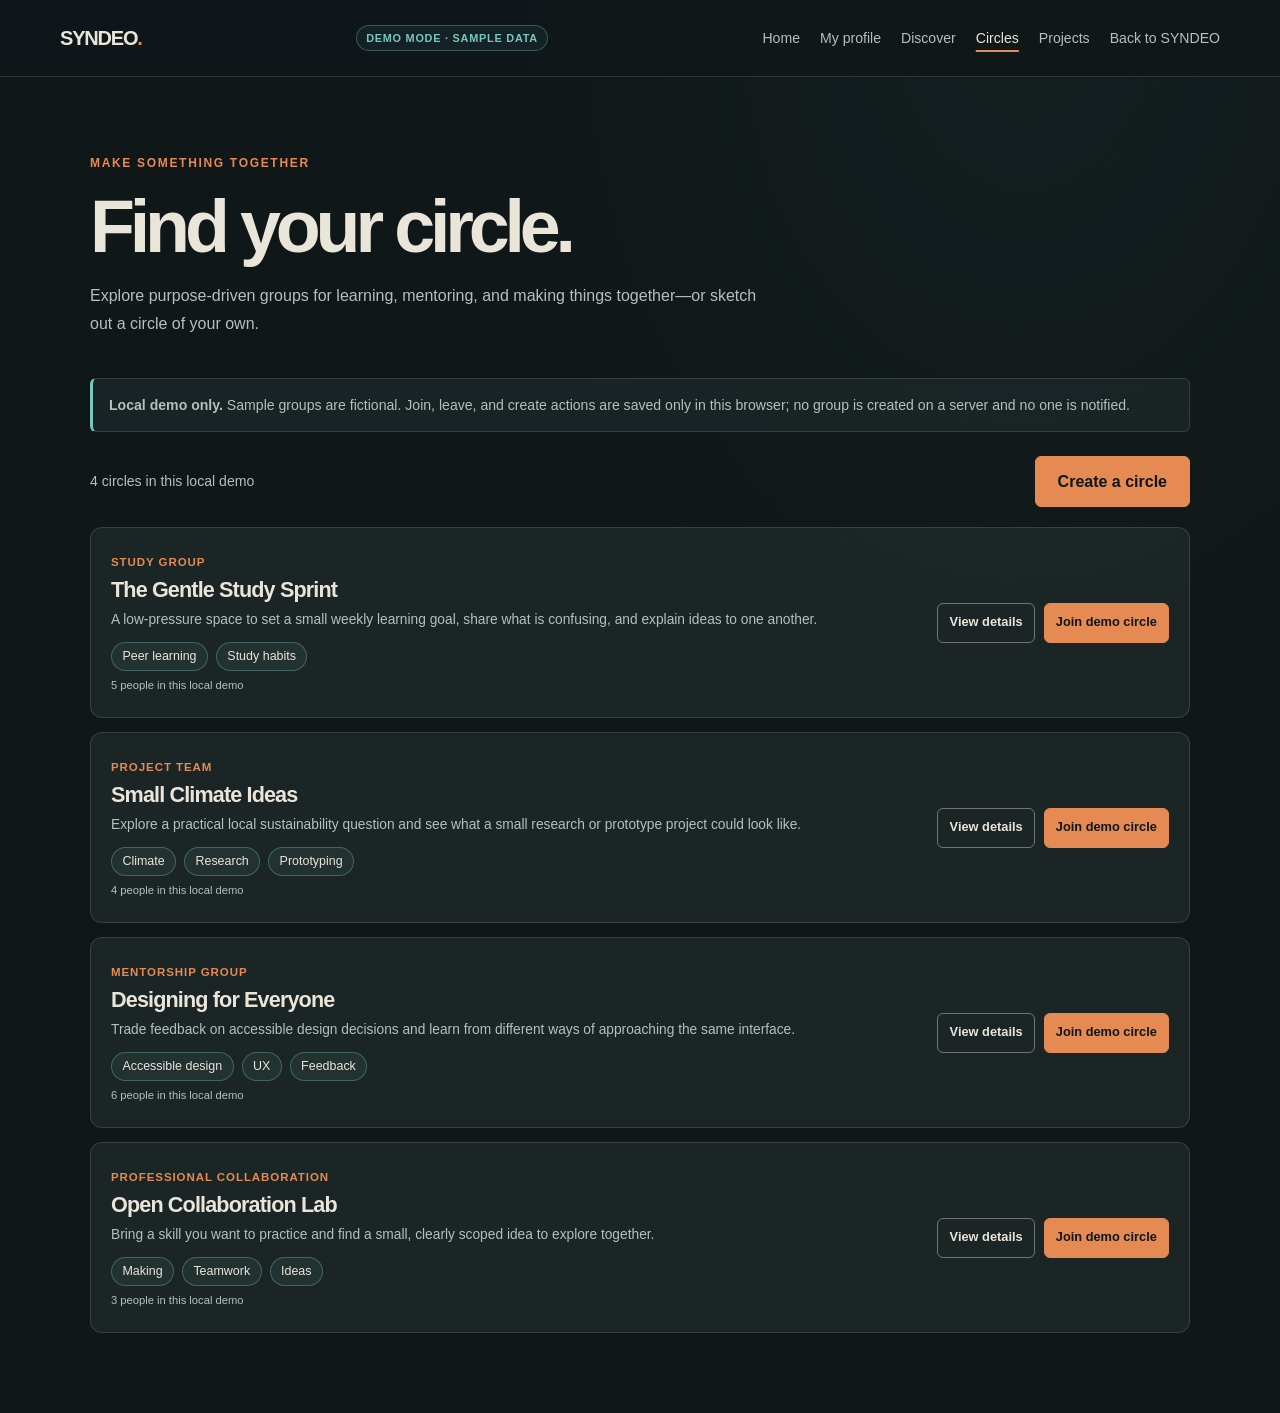
==== frontend/pages/circles.html @ c4bbc25a "Initial commit: SYNDEO frontend setup" ====
<!DOCTYPE html>
<html lang="en">
<head>
  <meta charset="UTF-8">
  <meta name="viewport" content="width=device-width, initial-scale=1.0">
  <meta name="theme-color" content="#101719">
  <title>Collaboration Circles | SYNDEO</title>
  <link rel="stylesheet" href="../css/style.css">
  <link rel="stylesheet" href="../css/app.css">
  <script src="../js/page-transitions.js" defer></script>
  <script src="../js/app.js" defer></script>
</head>
<body class="app-shell" data-page="circles">
  <header class="app-header">
    <nav class="app-nav container" aria-label="Main navigation">
      <a class="app-wordmark" href="../index.html" data-page-transition>SYNDEO<span>.</span></a>
      <span class="app-demo-indicator">Demo mode · sample data</span>
      <div class="app-nav-links">
        <a href="dashboard.html" data-page-transition>Home</a>
        <a href="profile.html" data-page-transition>My profile</a>
        <a href="discover.html" data-page-transition>Discover</a>
        <a href="circles.html" aria-current="page">Circles</a>
        <a href="projects.html" data-page-transition>Projects</a>
        <a href="../index.html" data-page-transition>Back to SYNDEO</a>
      </div>
    </nav>
  </header>

  <main class="app-main">
    <header class="app-heading">
      <p class="eyebrow">MAKE SOMETHING TOGETHER</p>
      <h1>Find your circle.</h1>
      <p>Explore purpose-driven groups for learning, mentoring, and making things together—or sketch out a circle of your own.</p>
    </header>

    <p class="demo-notice" role="note"><strong>Local demo only.</strong> Sample groups are fictional. Join, leave, and create actions are saved only in this browser; no group is created on a server and no one is notified.</p>
    <p class="app-message" id="app-message" role="status" aria-live="polite"></p>

    <section aria-labelledby="circles-title">
      <div class="circle-toolbar">
        <div>
          <h2 class="visually-hidden" id="circles-title">Explore circles</h2>
          <p id="circle-count" aria-live="polite"></p>
        </div>
        <button class="button" id="toggle-create-circle" type="button" aria-expanded="false" aria-controls="create-circle-panel">Create a circle</button>
      </div>
      <div class="circle-list" id="circle-list"></div>
    </section>

    <section class="app-panel create-circle-panel" id="create-circle-panel" aria-labelledby="create-circle-title" hidden>
      <h2 id="create-circle-title">Start with a shared purpose.</h2>
      <p class="app-panel-intro">Describe what you would like to explore together. This creates a local demo circle on this device only.</p>
      <form class="app-form" id="circle-form">
        <div class="app-form-grid">
          <div class="app-field">
            <label for="circle-name">Circle name</label>
            <input id="circle-name" name="name" type="text" maxlength="70" required placeholder="e.g. Small Steps in Sustainability">
          </div>
          <div class="app-field">
            <label for="circle-type">Purpose</label>
            <select id="circle-type" name="type" required>
              <option value="">Choose a purpose</option>
              <option>Study group</option>
              <option>Project team</option>
              <option>Mentorship group</option>
              <option>Professional collaboration</option>
            </select>
          </div>
          <div class="app-field app-field-full">
            <label for="circle-description">Description</label>
            <textarea id="circle-description" name="description" minlength="20" maxlength="320" required placeholder="What would members learn, explore, or make together?"></textarea>
            <small>Write at least 20 characters to make the purpose clear.</small>
          </div>
          <div class="app-field app-field-full">
            <label for="circle-tags">Skills or interests <span class="app-help">(optional, comma-separated)</span></label>
            <input id="circle-tags" name="tags" type="text" maxlength="160" placeholder="e.g. research, climate, prototyping">
          </div>
        </div>
        <div class="app-actions">
          <button class="button" type="submit">Create local demo circle</button>
          <button class="button button-outline" id="cancel-create-circle" type="button">Cancel</button>
        </div>
      </form>
    </section>
  </main>

  <dialog class="app-dialog" id="detail-dialog" aria-labelledby="detail-title">
    <div class="app-dialog-content">
      <button class="button button-subtle dialog-close" type="button" data-close-dialog>Close</button>
      <div id="detail-body"></div>
    </div>
  </dialog>
</body>
</html>
---- frontend/css/style.css ----
/* ========================================
   SYNDEO — SHARED DESIGN SYSTEM
   ======================================== */

/* 1. DESIGN TOKENS */

:root {
  /* Brand colors */
  --color-bg: #101719;
  --color-surface: #172122;
  --color-surface-raised: #202B2C;
  --color-accent: #E58A52;
  --color-accent-secondary: #79C8BD;

  /* Text colors */
  --color-text: #EAE5D9;
  --color-text-muted: #B6C0BB;

  /* Borders and feedback */
  --color-border: rgb(234 229 217 / 14%);
  --color-border-strong: rgb(234 229 217 / 42%);
  --color-danger: #FF7777;
  --color-success: #79C8A1;

  /* Typography */
  --font-body: "DM Sans", sans-serif;
  --font-heading: "Space Grotesk", sans-serif;

  /* Layout */
  --container-width: 1160px;
  --page-gutter: 32px;

  /* Spacing */
  --space-1: 4px;
  --space-2: 8px;
  --space-3: 12px;
  --space-4: 16px;
  --space-5: 24px;
  --space-6: 32px;
  --space-7: 48px;
  --space-8: 64px;

  /* Shape and motion */
  --radius-sm: 6px;
  --radius-md: 12px;
  --radius-lg: 20px;
  --transition-fast: 180ms ease;
}

/* 2. RESET */

*,
*::before,
*::after {
  box-sizing: border-box;
}

html {
  scroll-behavior: smooth;
  scroll-padding-top: 90px;
}

body {
  margin: 0;
  min-width: 320px;
  background: var(--color-bg);
  color: var(--color-text);
  font-family: var(--font-body);
  font-size: 16px;
  line-height: 1.6;
  -webkit-font-smoothing: antialiased;
}

img {
  display: block;
  max-width: 100%;
}

button,
input,
textarea,
select {
  font: inherit;
}

button,
a {
  -webkit-tap-highlight-color: transparent;
}

a {
  color: inherit;
  text-decoration: none;
}

button {
  cursor: pointer;
}

button:disabled {
  cursor: not-allowed;
  opacity: 0.6;
}

::selection {
  background: var(--color-accent);
  color: var(--color-bg);
}

/* 3. SHARED TYPOGRAPHY */

h1,
h2,
h3,
h4,
p {
  margin-top: 0;
}

h1,
h2,
h3,
h4 {
  font-family: var(--font-heading);
  line-height: 1.15;
  letter-spacing: -0.04em;
}

h1 {
  font-size: clamp(2.5rem, 6vw, 5rem);
}

h2 {
  font-size: clamp(2rem, 4vw, 3.5rem);
}

p {
  color: var(--color-text-muted);
}

/* 4. SHARED LAYOUT */

.container {
  width: min(
    var(--container-width),
    calc(100% - var(--page-gutter) * 2)
  );
  margin-inline: auto;
}

.section {
  padding-block: var(--space-8);
}

.eyebrow {
  color: var(--color-accent);
  font-size: 0.75rem;
  font-weight: 700;
  letter-spacing: 0.14em;
  text-transform: uppercase;
}

/* 5. SHARED BUTTONS */

.button {
  display: inline-flex;
  min-height: 48px;
  align-items: center;
  justify-content: center;
  gap: var(--space-3);
  padding: 12px 22px;
  border: 1px solid var(--color-accent);
  border-radius: var(--radius-sm);
  background: var(--color-accent);
  color: var(--color-bg);
  font-weight: 700;
  text-align: center;
 transition:
  background var(--transition-fast),
  color var(--transition-fast),
  transform var(--transition-fast);
}

.button:hover {
  background: transparent;
  color: var(--color-accent);
  transform: translateY(-2px);
}

.button:active {
  transform: translateY(0);
}

.button-outline {
  background: transparent;
  color: var(--color-accent);
}

.button-outline:hover {
  background: var(--color-accent);
  color: var(--color-bg);
}

/* 6. SHARED LINKS AND ACCESSIBILITY */

.text-link {
  color: var(--color-text-muted);
  transition: color var(--transition-fast);
}

.text-link:hover {
  color: var(--color-accent);
}

:focus-visible {
  outline: 3px solid var(--color-accent-secondary);
  outline-offset: 4px;
}

[hidden] {
  display: none !important;
}

body.page-transition-enter {
  animation: page-enter 260ms ease-out both;
}

body.page-transition-exit {
  animation: page-exit 150ms ease-in forwards;
  pointer-events: none;
}

@keyframes page-exit {
  to {
    opacity: 0;
    transform: translateY(-5px);
  }
}

@keyframes page-enter {
  from {
    opacity: 0;
    transform: translateY(7px);
  }

  to {
    opacity: 1;
    transform: translateX(0);
  }
}

/* 7. RESPONSIVE DEFAULTS */

@media (max-width: 600px) {
  :root {
    --page-gutter: 20px;
  }

  .section {
    padding-block: 48px;
  }

  .button {
    min-height: 46px;
  }
}

@media (max-width: 320px) {
  body {
    min-width: 0;
  }
}

/* 8. REDUCED MOTION ACCESSIBILITY */

@media (prefers-reduced-motion: reduce) {
  *,
  *::before,
  *::after {
    scroll-behavior: auto !important;
    animation-duration: 0.01ms !important;
    animation-iteration-count: 1 !important;
    transition-duration: 0.01ms !important;
  }

  body.page-transition-enter,
  body.page-transition-exit {
    animation: none;
    pointer-events: auto;
  }
}
---- frontend/css/app.css ----
.app-shell {
  min-width: 0;
  min-height: 100vh;
  background:
    radial-gradient(ellipse at 80% 0%, rgb(121 200 189 / 4%), transparent 34rem),
    var(--color-bg);
}

.app-header {
  border-bottom: 1px solid var(--color-border);
  background: rgb(16 23 25 / 96%);
}

.app-nav {
  display: flex;
  min-height: 4.75rem;
  align-items: center;
  justify-content: space-between;
  gap: 1.5rem;
}

.app-wordmark {
  flex: 0 0 auto;
  font-family: var(--font-heading);
  font-size: 1.25rem;
  font-weight: 700;
  letter-spacing: -0.06em;
}

.app-wordmark span {
  color: var(--color-accent);
}

.app-demo-indicator {
  flex: 0 0 auto;
  padding: 0.3rem 0.55rem;
  border: 1px solid rgb(121 200 189 / 32%);
  border-radius: 999px;
  background: rgb(121 200 189 / 7%);
  color: var(--color-accent-secondary);
  font-size: 0.68rem;
  font-weight: 700;
  letter-spacing: 0.07em;
  line-height: 1.35;
  text-align: center;
  text-transform: uppercase;
}

.app-nav-links {
  display: flex;
  flex-wrap: wrap;
  align-items: center;
  justify-content: flex-end;
  gap: 0.25rem 1.25rem;
}

.app-nav-links a {
  color: var(--color-text-muted);
  font-size: 0.88rem;
  transition: color var(--transition-fast);
}

.app-nav-links a:hover,
.app-nav-links a[aria-current="page"] {
  color: var(--color-text);
}

.app-nav-links a[aria-current="page"] {
  text-decoration: underline;
  text-decoration-color: var(--color-accent);
  text-decoration-thickness: 2px;
  text-underline-offset: 0.45rem;
}

.app-main {
  width: min(1100px, calc(100% - 64px));
  margin-inline: auto;
  padding-block: clamp(2.5rem, 6vw, 5rem) 5rem;
}

.app-heading {
  max-width: 46rem;
  margin-bottom: 2.5rem;
}

.app-heading .eyebrow {
  margin-bottom: 0.75rem;
}

.app-heading h1 {
  margin-bottom: 0.8rem;
  font-size: clamp(2.6rem, 6vw, 4.6rem);
  letter-spacing: -0.07em;
}

.app-heading p:last-child {
  max-width: 42rem;
  margin-bottom: 0;
  line-height: 1.75;
}

.demo-notice,
.app-message {
  padding: 0.9rem 1rem;
  border: 1px solid var(--color-border);
  border-left: 3px solid var(--color-accent-secondary);
  border-radius: var(--radius-sm);
  background: rgb(32 43 44 / 60%);
  color: var(--color-text-muted);
  font-size: 0.88rem;
  line-height: 1.6;
}

.demo-notice {
  margin-bottom: 1.5rem;
}

.app-message:empty {
  display: none;
}

.app-message[data-state="error"] {
  border-left-color: var(--color-danger);
  color: var(--color-text);
}

.app-message[data-state="success"] {
  border-left-color: var(--color-success);
  color: var(--color-text);
}

.app-panel {
  min-width: 0;
  padding: clamp(1.25rem, 3vw, 2rem);
  border: 1px solid var(--color-border);
  border-radius: var(--radius-md);
  background: rgb(32 43 44 / 72%);
}

.app-panel h2 {
  margin-bottom: 0.45rem;
  font-size: clamp(1.45rem, 3vw, 2rem);
  letter-spacing: -0.05em;
}

.app-panel-intro {
  margin-bottom: 1.5rem;
  font-size: 0.9rem;
  line-height: 1.65;
}

.app-form {
  display: grid;
  gap: 1.25rem;
}

.app-form-grid {
  display: grid;
  grid-template-columns: repeat(2, minmax(0, 1fr));
  gap: 1.1rem 1rem;
}

.app-field {
  display: grid;
  min-width: 0;
  align-content: start;
  gap: 0.45rem;
}

.app-field-full {
  grid-column: 1 / -1;
}

.app-field label,
.app-legend {
  color: var(--color-text);
  font-size: 0.88rem;
  font-weight: 650;
}

.app-field small,
.app-help {
  color: var(--color-text-muted);
  font-size: 0.78rem;
  line-height: 1.5;
}

.app-field input:not([type="checkbox"]):not([type="file"]),
.app-field textarea,
.app-field select,
.app-search input,
.app-search select {
  width: 100%;
  min-height: 2.9rem;
  padding: 0.7rem 0.8rem;
  border: 1px solid var(--color-border-strong);
  border-radius: var(--radius-sm);
  background: var(--color-surface);
  color: var(--color-text);
}

.app-field textarea {
  min-height: 7rem;
  resize: vertical;
}

.app-field input::placeholder,
.app-field textarea::placeholder,
.app-search input::placeholder {
  color: var(--color-text-muted);
  opacity: 0.85;
}

.app-field input:focus,
.app-field textarea:focus,
.app-field select:focus,
.app-search input:focus,
.app-search select:focus {
  border-color: var(--color-accent-secondary);
  outline: 3px solid rgb(121 200 189 / 18%);
  outline-offset: 1px;
}

.app-field input:user-invalid,
.app-field textarea:user-invalid,
.app-field select:user-invalid {
  border-color: var(--color-danger);
}

.app-field select option {
  background: var(--color-surface);
  color: var(--color-text);
}

.availability-field {
  min-width: 0;
  padding: 0;
  border: 0;
  margin: 0;
}

.availability-options,
.tag-list,
.chip-list,
.card-tags {
  display: flex;
  flex-wrap: wrap;
  gap: 0.5rem;
}

.card-section-label {
  margin: 0.7rem 0 0.35rem;
  color: var(--color-text-muted);
  font-size: 0.7rem;
  font-weight: 700;
  letter-spacing: 0.06em;
  text-transform: uppercase;
}

.availability-options {
  gap: 0.55rem 1rem;
}

.availability-option {
  display: inline-flex;
  align-items: center;
  gap: 0.45rem;
  color: var(--color-text-muted);
  font-size: 0.86rem;
}

.availability-option input {
  width: 1rem;
  height: 1rem;
  accent-color: var(--color-accent-secondary);
}

.tag-chip {
  display: inline-flex;
  min-height: 1.85rem;
  align-items: center;
  gap: 0.4rem;
  max-width: 100%;
  padding: 0.18rem 0.65rem;
  border: 1px solid rgb(121 200 189 / 35%);
  border-radius: 999px;
  background: rgb(121 200 189 / 8%);
  color: var(--color-text);
  font-size: 0.78rem;
  line-height: 1.35;
  overflow-wrap: anywhere;
}

button.tag-chip {
  cursor: pointer;
}

.tag-chip-remove {
  display: inline-grid;
  width: 1.2rem;
  height: 1.2rem;
  place-items: center;
  padding: 0;
  border: 0;
  border-radius: 50%;
  background: transparent;
  color: inherit;
  font-size: 1rem;
  line-height: 1;
}

.tag-chip-remove:hover {
  background: rgb(234 229 217 / 12%);
}

.tag-chip-muted {
  border-color: var(--color-border);
  background: rgb(234 229 217 / 4%);
  color: var(--color-text-muted);
}

.chip-entry {
  display: flex;
  gap: 0.5rem;
}

.chip-entry input {
  flex: 1 1 auto;
  min-width: 0;
}

.chip-entry .button {
  min-height: 2.9rem;
  padding: 0.55rem 0.85rem;
}

.profile-layout {
  display: grid;
  grid-template-columns: minmax(0, 1.2fr) minmax(17rem, 0.8fr);
  align-items: start;
  gap: 1.5rem;
}

.profile-editor {
  grid-row: span 2;
}

.profile-preview {
  position: sticky;
  top: 1.25rem;
}

.profile-preview-top {
  display: flex;
  align-items: center;
  gap: 1rem;
  margin-bottom: 1rem;
}

.profile-preview-top > div {
  min-width: 0;
  overflow-wrap: anywhere;
}

.profile-avatar {
  display: grid;
  width: 5rem;
  aspect-ratio: 1;
  flex: 0 0 auto;
  place-items: center;
  overflow: hidden;
  border: 1px solid rgb(121 200 189 / 40%);
  border-radius: 50%;
  background: #263c3c;
  color: var(--color-text);
  font-family: var(--font-heading);
  font-size: 1.5rem;
  font-weight: 650;
}

.profile-avatar img,
.person-avatar img {
  width: 100%;
  height: 100%;
  object-fit: cover;
}

.profile-avatar-small {
  width: 2.6rem;
  font-size: 0.9rem;
}

.profile-preview h2 {
  margin: 0;
}

.profile-preview p {
  margin: 0.25rem 0 0;
  font-size: 0.82rem;
}

.profile-preview-section {
  padding-top: 1rem;
  margin-top: 1rem;
  border-top: 1px solid var(--color-border);
}

.profile-preview-section h3,
.person-detail h3 {
  margin-bottom: 0.5rem;
  color: var(--color-text);
  font-family: var(--font-body);
  font-size: 0.8rem;
  font-weight: 700;
  letter-spacing: 0.04em;
  text-transform: uppercase;
}

.profile-preview-copy {
  margin: 0;
  color: var(--color-text-muted);
  font-size: 0.86rem;
  line-height: 1.65;
  overflow-wrap: anywhere;
}

.profile-photo-control {
  display: grid;
  gap: 0.6rem;
}

.profile-photo-control input[type="file"] {
  width: 100%;
  color: var(--color-text-muted);
  font-size: 0.8rem;
}

.profile-photo-actions {
  display: flex;
  flex-wrap: wrap;
  gap: 0.5rem;
}

.profile-photo-actions .button {
  min-height: 2.4rem;
  padding: 0.4rem 0.7rem;
  font-size: 0.8rem;
}

.button-subtle {
  border-color: var(--color-border-strong);
  background: transparent;
  color: var(--color-text);
}

.button-subtle:hover {
  border-color: var(--color-accent-secondary);
  color: var(--color-accent-secondary);
}

.app-actions {
  display: flex;
  flex-wrap: wrap;
  align-items: center;
  gap: 0.7rem;
  padding-top: 0.25rem;
}

.app-actions .button {
  min-height: 2.8rem;
}

.dashboard-grid {
  display: grid;
  grid-template-columns: repeat(4, minmax(0, 1fr));
  gap: 1rem;
}

.dashboard-card {
  display: flex;
  min-height: 13rem;
  flex-direction: column;
  align-items: flex-start;
  padding: 1.35rem;
  border: 1px solid var(--color-border);
  border-radius: var(--radius-md);
  background: rgb(32 43 44 / 72%);
}

.dashboard-card .eyebrow {
  margin-bottom: 0.65rem;
}

.dashboard-card h2 {
  margin-bottom: 0.6rem;
  font-size: 1.45rem;
}

.dashboard-card p {
  flex: 1 1 auto;
  font-size: 0.86rem;
  line-height: 1.65;
}

.dashboard-card a {
  color: var(--color-accent);
  font-size: 0.88rem;
  font-weight: 700;
}

.progress-track {
  height: 0.42rem;
  overflow: hidden;
  border-radius: 999px;
  background: rgb(234 229 217 / 12%);
}

.progress-track span {
  display: block;
  height: 100%;
  border-radius: inherit;
  background: var(--color-accent-secondary);
  transition: width var(--transition-fast);
}

.discover-tools {
  display: grid;
  grid-template-columns: minmax(12rem, 1.6fr) repeat(2, minmax(9rem, 1fr));
  gap: 0.75rem;
  margin-bottom: 1.25rem;
}

.app-search label {
  display: block;
  margin-bottom: 0.35rem;
  color: var(--color-text-muted);
  font-size: 0.76rem;
}

.collaborator-list,
.circle-list {
  display: grid;
  gap: 0.9rem;
}

.collaborator-card {
  display: grid;
  grid-template-columns: auto minmax(0, 1fr) minmax(10rem, 0.45fr);
  align-items: center;
  gap: 1.15rem;
  padding: 1.25rem;
  border: 1px solid var(--color-border);
  border-radius: var(--radius-md);
  background: rgb(32 43 44 / 72%);
}

.person-avatar {
  display: grid;
  width: 3.5rem;
  aspect-ratio: 1;
  flex: 0 0 auto;
  place-items: center;
  overflow: hidden;
  border: 1px solid var(--color-border-strong);
  border-radius: 50%;
  background: #263c3c;
  color: var(--color-text);
  font-family: var(--font-heading);
  font-size: 1rem;
  font-weight: 650;
}

.collaborator-main {
  min-width: 0;
}

.collaborator-main h2,
.circle-card h2 {
  margin: 0 0 0.15rem;
  font-size: 1.35rem;
  overflow-wrap: anywhere;
}

.collaborator-meta {
  margin-bottom: 0.6rem;
  color: var(--color-accent-secondary);
  font-size: 0.78rem;
}

.collaborator-main > p:last-of-type {
  margin-bottom: 0.7rem;
  font-size: 0.85rem;
  line-height: 1.6;
}

.fit-note {
  padding-left: 0.8rem;
  border-left: 2px solid var(--color-accent);
  color: var(--color-text-muted);
  font-size: 0.82rem;
  line-height: 1.55;
}

.collaborator-actions {
  display: grid;
  justify-items: start;
  gap: 0.65rem;
}

.collaborator-actions .button {
  min-height: 2.5rem;
  padding: 0.45rem 0.7rem;
  font-size: 0.8rem;
}

.demo-label {
  color: var(--color-text-muted);
  font-size: 0.7rem;
  line-height: 1.4;
}

.empty-state {
  padding: 2rem 1.25rem;
  border: 1px dashed var(--color-border-strong);
  border-radius: var(--radius-md);
  color: var(--color-text-muted);
  text-align: center;
}

.empty-state h2 {
  color: var(--color-text);
  font-size: 1.4rem;
}

.circle-toolbar {
  display: flex;
  flex-wrap: wrap;
  align-items: center;
  justify-content: space-between;
  gap: 1rem;
  margin-bottom: 1.25rem;
}

.circle-toolbar p {
  margin: 0;
  font-size: 0.88rem;
}

.circle-card {
  display: grid;
  grid-template-columns: minmax(0, 1fr) auto;
  align-items: center;
  gap: 1rem;
  padding: 1.25rem;
  border: 1px solid var(--color-border);
  border-radius: var(--radius-md);
  background: rgb(32 43 44 / 72%);
}

.circle-type {
  display: inline-block;
  margin-bottom: 0.4rem;
  color: var(--color-accent);
  font-size: 0.72rem;
  font-weight: 700;
  letter-spacing: 0.08em;
  text-transform: uppercase;
}

.circle-card p {
  max-width: 56rem;
  margin: 0.4rem 0 0.65rem;
  font-size: 0.86rem;
  line-height: 1.6;
}

.circle-card-actions {
  display: flex;
  flex-wrap: wrap;
  justify-content: flex-end;
  gap: 0.55rem;
}

.circle-card-actions .button {
  min-height: 2.5rem;
  padding: 0.4rem 0.7rem;
  font-size: 0.8rem;
}

.create-circle-panel {
  margin-top: 1.5rem;
}

.app-dialog {
  width: min(36rem, calc(100% - 2rem));
  max-height: min(85vh, 48rem);
  padding: 0;
  overflow: auto;
  border: 1px solid var(--color-border-strong);
  border-radius: var(--radius-md);
  background: var(--color-surface-raised);
  color: var(--color-text);
}

.app-dialog::backdrop {
  background: rgb(5 10 11 / 78%);
}

.app-dialog-content {
  padding: clamp(1.25rem, 4vw, 2rem);
}

.app-dialog-content h2 {
  margin-bottom: 0.6rem;
  font-size: 1.8rem;
}

.app-dialog-content h3 {
  margin-block: 1rem 0.4rem;
  color: var(--color-text);
  font-family: var(--font-body);
  font-size: 0.78rem;
  font-weight: 700;
  letter-spacing: 0.05em;
  text-transform: uppercase;
}

.app-dialog-content p {
  line-height: 1.65;
}

.dialog-close {
  float: right;
  min-height: 2.5rem;
  padding: 0.45rem 0.7rem;
}

.circle-list-heading {
  margin: 2rem 0 0.8rem;
  font-size: 1.4rem;
}

.project-list,
.task-list {
  display: grid;
  gap: 0.8rem;
}

.project-card {
  display: grid;
  grid-template-columns: minmax(0, 1fr) minmax(12rem, 0.38fr);
  align-items: center;
  gap: 1.25rem;
  padding: 1.2rem;
  border: 1px solid var(--color-border);
  border-radius: var(--radius-md);
  background: rgb(32 43 44 / 72%);
}

.project-card-copy {
  min-width: 0;
}

.project-card h2 {
  margin: 0 0 0.4rem;
  font-size: 1.35rem;
  overflow-wrap: anywhere;
}

.project-card-copy > p {
  margin: 0 0 0.6rem;
  font-size: 0.86rem;
  line-height: 1.6;
}

.project-related-circle,
.task-assignee {
  color: var(--color-text-muted);
  font-size: 0.76rem;
}

.project-card-progress {
  display: grid;
  justify-items: start;
  gap: 0.55rem;
}

.project-card-progress > span,
.project-progress-summary {
  color: var(--color-text-muted);
  font-size: 0.8rem;
}

.project-card-progress .progress-track {
  width: 100%;
}

.project-card-progress .button {
  min-height: 2.5rem;
  padding: 0.45rem 0.75rem;
  font-size: 0.82rem;
}

.create-project-panel {
  margin-top: 1.25rem;
}

.project-detail {
  margin-top: 1.5rem;
  scroll-margin-top: 1rem;
}

.project-detail-heading {
  display: flex;
  align-items: flex-start;
  justify-content: space-between;
  gap: 1rem;
}

.project-detail-heading > div {
  min-width: 0;
}

.project-detail-heading .eyebrow {
  margin-bottom: 0.45rem;
}

.project-detail-heading h2 {
  overflow-wrap: anywhere;
}

.project-detail-heading p:last-child {
  margin-bottom: 0.6rem;
  line-height: 1.65;
}

.project-circle-label {
  margin-bottom: 1rem;
  color: var(--color-text-muted);
  font-size: 0.78rem;
}

.project-progress-summary {
  margin-bottom: 0.45rem;
}

.project-progress-track {
  height: 0.5rem;
  overflow: hidden;
  border-radius: 999px;
  background: rgb(234 229 217 / 12%);
}

.project-progress-track span {
  display: block;
  width: 0;
  height: 100%;
  border-radius: inherit;
  background: var(--color-accent-secondary);
  transition: width var(--transition-fast);
}

.project-tasks-heading {
  display: flex;
  flex-wrap: wrap;
  align-items: baseline;
  justify-content: space-between;
  gap: 0.5rem 1rem;
  margin-top: 1.75rem;
}

.project-tasks-heading h3,
.task-form-wrap h3 {
  margin: 0;
  font-family: var(--font-heading);
  font-size: 1.3rem;
}

.project-tasks-heading p {
  margin: 0;
}

.task-item {
  display: flex;
  min-width: 0;
  align-items: center;
  justify-content: space-between;
  gap: 1rem;
  padding: 0.9rem 1rem;
  border: 1px solid var(--color-border);
  border-radius: var(--radius-sm);
  background: rgb(16 23 25 / 45%);
}

.task-item-copy {
  min-width: 0;
}

.task-item h4 {
  margin: 0 0 0.25rem;
  font-family: var(--font-body);
  font-size: 0.95rem;
  font-weight: 700;
  letter-spacing: 0;
  overflow-wrap: anywhere;
}

.task-item-copy p {
  margin: 0 0 0.35rem;
  font-size: 0.82rem;
  line-height: 1.55;
  overflow-wrap: anywhere;
}

.task-item-controls label {
  display: grid;
  gap: 0.25rem;
  font-size: 0.72rem;
}

.task-status {
  min-width: 9rem;
  min-height: 2.5rem;
  padding: 0.45rem 0.65rem;
  border: 1px solid var(--color-border-strong);
  border-radius: var(--radius-sm);
  background: var(--color-surface);
  color: var(--color-text);
  font-size: 0.82rem;
  font-weight: 650;
}

.task-status-to-do {
  border-left: 3px solid var(--color-text-muted);
}

.task-status-in-progress {
  border-left: 3px solid var(--color-accent);
}

.task-status-done {
  border-left: 3px solid var(--color-success);
}

.task-form-wrap {
  display: grid;
  gap: 1rem;
  padding-top: 1.5rem;
  margin-top: 1.5rem;
  border-top: 1px solid var(--color-border);
}

.task-form-wrap .app-form {
  gap: 1rem;
}

.visually-hidden {
  position: absolute;
  width: 1px;
  height: 1px;
  padding: 0;
  overflow: hidden;
  clip: rect(0, 0, 0, 0);
  white-space: nowrap;
  border: 0;
}

@media (max-width: 850px) {
  .profile-layout {
    grid-template-columns: minmax(0, 1fr);
  }

  .profile-editor {
    grid-row: auto;
  }

  .profile-preview {
    position: static;
  }

  .collaborator-card {
    grid-template-columns: auto minmax(0, 1fr);
  }

  .collaborator-actions {
    grid-column: 2;
    display: flex;
    flex-wrap: wrap;
    align-items: center;
  }

  .dashboard-grid {
    grid-template-columns: 1fr 1fr;
  }

  .project-card {
    grid-template-columns: minmax(0, 1fr) minmax(11rem, 0.45fr);
  }
}

@media (max-width: 650px) {
  .app-nav {
    align-items: flex-start;
    flex-direction: column;
    gap: 0.3rem;
    padding-block: 0.8rem;
  }

  .app-nav-links {
    justify-content: flex-start;
    gap: 0.15rem 1rem;
  }

  .app-demo-indicator {
    font-size: 0.63rem;
  }

  .app-nav-links a {
    display: inline-flex;
    min-height: 2.5rem;
    align-items: center;
    font-size: 0.82rem;
  }

  .app-main {
    width: min(100% - 40px, 36rem);
    padding-block: 2.5rem 3.5rem;
  }

  .profile-layout {
    grid-template-columns: minmax(0, 1fr);
  }

  .profile-editor {
    grid-row: auto;
  }

  .profile-preview {
    position: static;
  }

  .discover-tools {
    grid-template-columns: 1fr 1fr;
  }

  .app-search:first-child {
    grid-column: 1 / -1;
  }

  .circle-card {
    grid-template-columns: minmax(0, 1fr);
  }

  .circle-card-actions {
    justify-content: flex-start;
  }

  .project-card {
    grid-template-columns: minmax(0, 1fr);
  }

  .project-card-progress {
    grid-template-columns: minmax(0, 1fr) auto;
    align-items: center;
  }

  .project-card-progress > span {
    grid-column: 1 / -1;
  }

  .project-card-progress .button {
    grid-column: 2;
    grid-row: 2;
  }

  .project-detail-heading {
    flex-direction: column;
  }

  .task-item {
    align-items: flex-start;
    flex-direction: column;
  }
}

@media (max-width: 420px) {
  .app-main {
    width: min(100% - 32px, 36rem);
  }

  .app-form-grid,
  .dashboard-grid,
  .discover-tools {
    grid-template-columns: minmax(0, 1fr);
  }

  .app-field-full,
  .app-search:first-child {
    grid-column: auto;
  }

  .collaborator-card {
    grid-template-columns: minmax(0, 1fr);
  }

  .collaborator-actions {
    grid-column: auto;
  }

  .person-avatar {
    width: 3rem;
  }

  .chip-entry {
    align-items: stretch;
  }

  .chip-entry .button {
    padding-inline: 0.65rem;
  }

  .project-card-progress {
    grid-template-columns: minmax(0, 1fr);
  }

  .project-card-progress > span,
  .project-card-progress .button {
    grid-column: auto;
    grid-row: auto;
  }

  .task-status {
    width: 100%;
  }
}

@media (prefers-reduced-motion: reduce) {
  .progress-track span,
  .project-progress-track span {
    transition: none;
  }
}
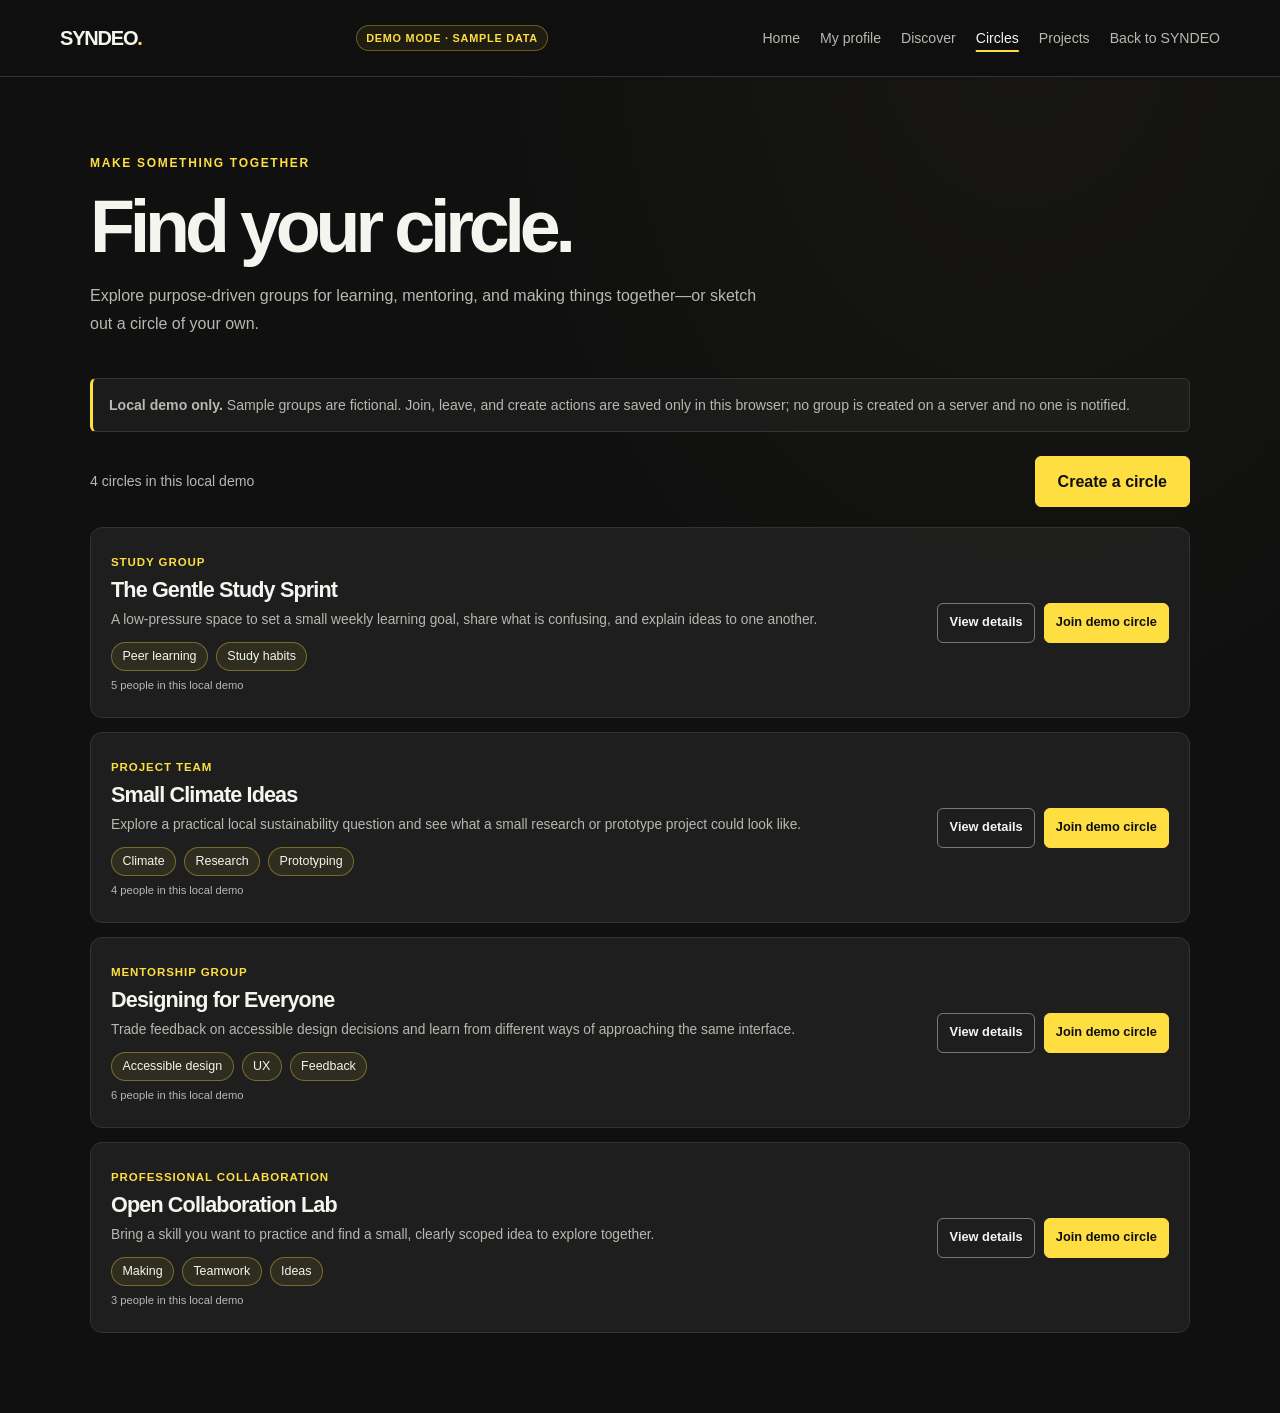
==== commit fc264e4e: "Update frontend color palette Co-authored-by: Copilot <223556219+Copilot@users.noreply.github.com>" ====
--- a/frontend/pages/circles.html
+++ b/frontend/pages/circles.html
@@ -3,7 +3,7 @@
 <head>
   <meta charset="UTF-8">
   <meta name="viewport" content="width=device-width, initial-scale=1.0">
-  <meta name="theme-color" content="#101719">
+  <meta name="theme-color" content="#101010">
   <title>Collaboration Circles | SYNDEO</title>
   <link rel="stylesheet" href="../css/style.css">
   <link rel="stylesheet" href="../css/app.css">
--- a/frontend/css/style.css
+++ b/frontend/css/style.css
@@ -7,19 +7,19 @@
 
 :root {
   /* Brand colors */
-  --color-bg: #101719;
-  --color-surface: #172122;
-  --color-surface-raised: #202B2C;
-  --color-accent: #E58A52;
-  --color-accent-secondary: #79C8BD;
+  --color-bg: #101010;
+  --color-surface: #1A1A1A;
+  --color-surface-raised: #242424;
+  --color-accent: #FFDE42;
+  --color-accent-secondary: #FFDE42;
 
   /* Text colors */
-  --color-text: #EAE5D9;
-  --color-text-muted: #B6C0BB;
+  --color-text: #F5F5F0;
+  --color-text-muted: #B8B8B0;
 
   /* Borders and feedback */
-  --color-border: rgb(234 229 217 / 14%);
-  --color-border-strong: rgb(234 229 217 / 42%);
+  --color-border: #333333;
+  --color-border-strong: rgb(245 245 240 / 42%);
   --color-danger: #FF7777;
   --color-success: #79C8A1;
 
--- a/frontend/css/app.css
+++ b/frontend/css/app.css
@@ -2,13 +2,13 @@
   min-width: 0;
   min-height: 100vh;
   background:
-    radial-gradient(ellipse at 80% 0%, rgb(121 200 189 / 4%), transparent 34rem),
+    radial-gradient(ellipse at 80% 0%, rgb(255 222 66 / 3%), transparent 34rem),
     var(--color-bg);
 }
 
 .app-header {
   border-bottom: 1px solid var(--color-border);
-  background: rgb(16 23 25 / 96%);
+  background: rgb(16 16 16 / 96%);
 }
 
 .app-nav {
@@ -34,9 +34,9 @@
 .app-demo-indicator {
   flex: 0 0 auto;
   padding: 0.3rem 0.55rem;
-  border: 1px solid rgb(121 200 189 / 32%);
+  border: 1px solid rgb(255 222 66 / 32%);
   border-radius: 999px;
-  background: rgb(121 200 189 / 7%);
+  background: rgb(255 222 66 / 7%);
   color: var(--color-accent-secondary);
   font-size: 0.68rem;
   font-weight: 700;
@@ -105,7 +105,7 @@
   border: 1px solid var(--color-border);
   border-left: 3px solid var(--color-accent-secondary);
   border-radius: var(--radius-sm);
-  background: rgb(32 43 44 / 60%);
+  background: rgb(36 36 36 / 60%);
   color: var(--color-text-muted);
   font-size: 0.88rem;
   line-height: 1.6;
@@ -134,7 +134,7 @@
   padding: clamp(1.25rem, 3vw, 2rem);
   border: 1px solid var(--color-border);
   border-radius: var(--radius-md);
-  background: rgb(32 43 44 / 72%);
+  background: rgb(36 36 36 / 72%);
 }
 
 .app-panel h2 {
@@ -217,7 +217,7 @@
 .app-search input:focus,
 .app-search select:focus {
   border-color: var(--color-accent-secondary);
-  outline: 3px solid rgb(121 200 189 / 18%);
+  outline: 3px solid var(--color-accent-secondary);
   outline-offset: 1px;
 }
 
@@ -282,9 +282,9 @@
   gap: 0.4rem;
   max-width: 100%;
   padding: 0.18rem 0.65rem;
-  border: 1px solid rgb(121 200 189 / 35%);
+  border: 1px solid rgb(255 222 66 / 35%);
   border-radius: 999px;
-  background: rgb(121 200 189 / 8%);
+  background: rgb(255 222 66 / 8%);
   color: var(--color-text);
   font-size: 0.78rem;
   line-height: 1.35;
@@ -310,12 +310,12 @@
 }
 
 .tag-chip-remove:hover {
-  background: rgb(234 229 217 / 12%);
+  background: rgb(245 245 240 / 12%);
 }
 
 .tag-chip-muted {
   border-color: var(--color-border);
-  background: rgb(234 229 217 / 4%);
+  background: rgb(245 245 240 / 4%);
   color: var(--color-text-muted);
 }
 
@@ -369,9 +369,9 @@
   flex: 0 0 auto;
   place-items: center;
   overflow: hidden;
-  border: 1px solid rgb(121 200 189 / 40%);
+  border: 1px solid rgb(255 222 66 / 40%);
   border-radius: 50%;
-  background: #263c3c;
+  background: #242424;
   color: var(--color-text);
   font-family: var(--font-heading);
   font-size: 1.5rem;
@@ -484,7 +484,7 @@
   padding: 1.35rem;
   border: 1px solid var(--color-border);
   border-radius: var(--radius-md);
-  background: rgb(32 43 44 / 72%);
+  background: rgb(36 36 36 / 72%);
 }
 
 .dashboard-card .eyebrow {
@@ -512,7 +512,7 @@
   height: 0.42rem;
   overflow: hidden;
   border-radius: 999px;
-  background: rgb(234 229 217 / 12%);
+  background: rgb(245 245 240 / 12%);
 }
 
 .progress-track span {
@@ -551,7 +551,7 @@
   padding: 1.25rem;
   border: 1px solid var(--color-border);
   border-radius: var(--radius-md);
-  background: rgb(32 43 44 / 72%);
+  background: rgb(36 36 36 / 72%);
 }
 
 .person-avatar {
@@ -563,7 +563,7 @@
   overflow: hidden;
   border: 1px solid var(--color-border-strong);
   border-radius: 50%;
-  background: #263c3c;
+  background: #242424;
   color: var(--color-text);
   font-family: var(--font-heading);
   font-size: 1rem;
@@ -654,7 +654,7 @@
   padding: 1.25rem;
   border: 1px solid var(--color-border);
   border-radius: var(--radius-md);
-  background: rgb(32 43 44 / 72%);
+  background: rgb(36 36 36 / 72%);
 }
 
 .circle-type {
@@ -703,7 +703,7 @@
 }
 
 .app-dialog::backdrop {
-  background: rgb(5 10 11 / 78%);
+  background: rgb(0 0 0 / 78%);
 }
 
 .app-dialog-content {
@@ -754,7 +754,7 @@
   padding: 1.2rem;
   border: 1px solid var(--color-border);
   border-radius: var(--radius-md);
-  background: rgb(32 43 44 / 72%);
+  background: rgb(36 36 36 / 72%);
 }
 
 .project-card-copy {
@@ -848,7 +848,7 @@
   height: 0.5rem;
   overflow: hidden;
   border-radius: 999px;
-  background: rgb(234 229 217 / 12%);
+  background: rgb(245 245 240 / 12%);
 }
 
 .project-progress-track span {
@@ -889,7 +889,7 @@
   padding: 0.9rem 1rem;
   border: 1px solid var(--color-border);
   border-radius: var(--radius-sm);
-  background: rgb(16 23 25 / 45%);
+  background: rgb(16 16 16 / 45%);
 }
 
 .task-item-copy {
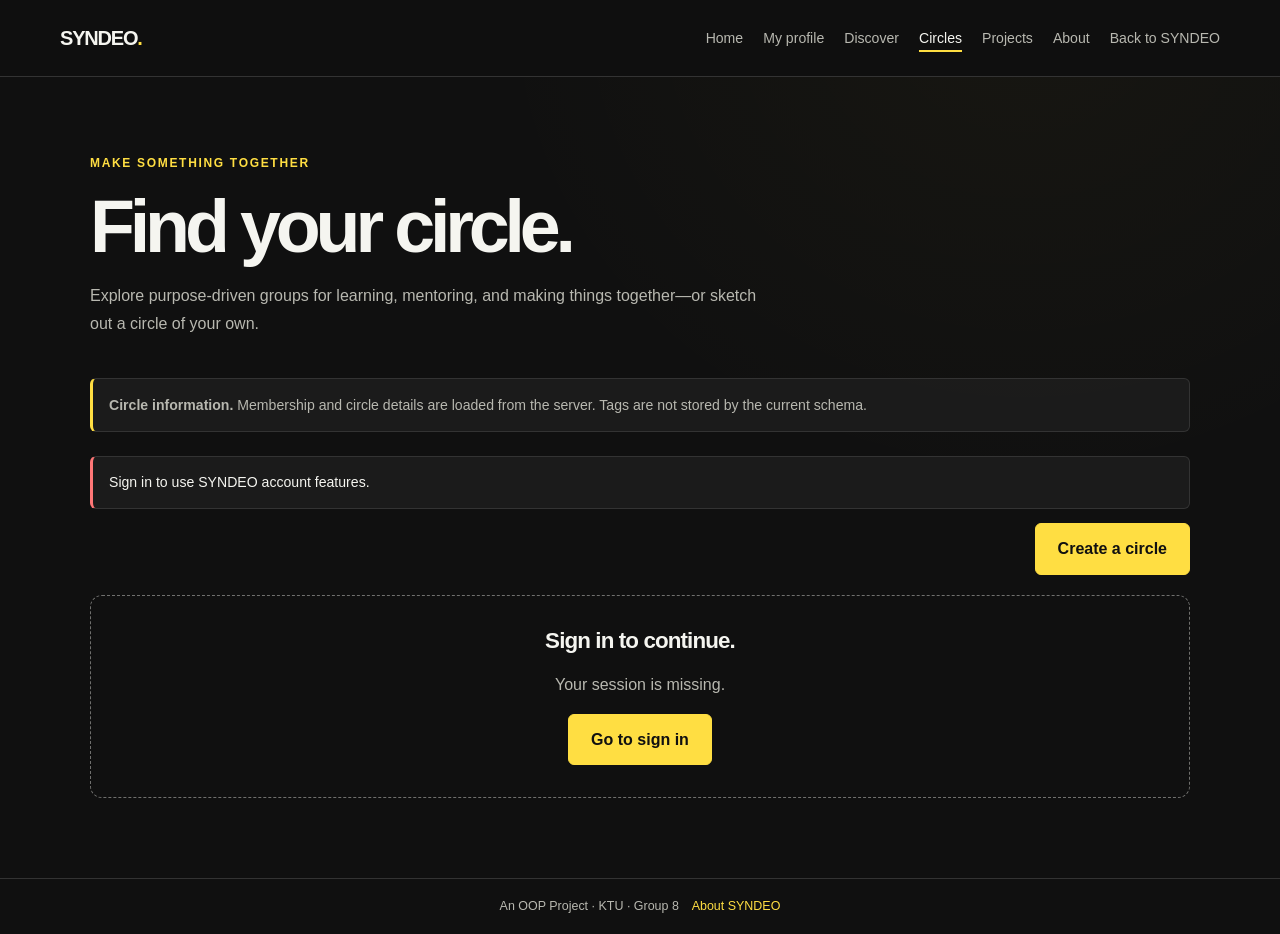
==== commit 8ab3ae30: "Add Spring Boot backend and update SYNDEO frontend" ====
--- a/frontend/pages/circles.html
+++ b/frontend/pages/circles.html
@@ -5,22 +5,24 @@
   <meta name="viewport" content="width=device-width, initial-scale=1.0">
   <meta name="theme-color" content="#101010">
   <title>Collaboration Circles | SYNDEO</title>
+  <link rel="icon" type="image/svg+xml" href="../assets/syndeo-mark.svg">
   <link rel="stylesheet" href="../css/style.css">
   <link rel="stylesheet" href="../css/app.css">
   <script src="../js/page-transitions.js" defer></script>
+  <script src="../js/api.js" defer></script>
   <script src="../js/app.js" defer></script>
 </head>
 <body class="app-shell" data-page="circles">
   <header class="app-header">
     <nav class="app-nav container" aria-label="Main navigation">
       <a class="app-wordmark" href="../index.html" data-page-transition>SYNDEO<span>.</span></a>
-      <span class="app-demo-indicator">Demo mode · sample data</span>
       <div class="app-nav-links">
         <a href="dashboard.html" data-page-transition>Home</a>
         <a href="profile.html" data-page-transition>My profile</a>
         <a href="discover.html" data-page-transition>Discover</a>
         <a href="circles.html" aria-current="page">Circles</a>
         <a href="projects.html" data-page-transition>Projects</a>
+        <a href="about.html" data-page-transition>About</a>
         <a href="../index.html" data-page-transition>Back to SYNDEO</a>
       </div>
     </nav>
@@ -33,7 +35,7 @@
       <p>Explore purpose-driven groups for learning, mentoring, and making things together—or sketch out a circle of your own.</p>
     </header>
 
-    <p class="demo-notice" role="note"><strong>Local demo only.</strong> Sample groups are fictional. Join, leave, and create actions are saved only in this browser; no group is created on a server and no one is notified.</p>
+    <p class="info-note" role="note"><strong>Circle information.</strong> Membership and circle details are loaded from the server. Tags are not stored by the current schema.</p>
     <p class="app-message" id="app-message" role="status" aria-live="polite"></p>
 
     <section aria-labelledby="circles-title">
@@ -49,7 +51,7 @@
 
     <section class="app-panel create-circle-panel" id="create-circle-panel" aria-labelledby="create-circle-title" hidden>
       <h2 id="create-circle-title">Start with a shared purpose.</h2>
-      <p class="app-panel-intro">Describe what you would like to explore together. This creates a local demo circle on this device only.</p>
+      <p class="app-panel-intro">Describe what you would like to explore together. Your circle and owner membership will be created on the server.</p>
       <form class="app-form" id="circle-form">
         <div class="app-form-grid">
           <div class="app-field">
@@ -72,17 +74,20 @@
             <small>Write at least 20 characters to make the purpose clear.</small>
           </div>
           <div class="app-field app-field-full">
-            <label for="circle-tags">Skills or interests <span class="app-help">(optional, comma-separated)</span></label>
-            <input id="circle-tags" name="tags" type="text" maxlength="160" placeholder="e.g. research, climate, prototyping">
+            <p class="app-help">Circle tags are not saved because the current server schema has no tags field.</p>
           </div>
         </div>
         <div class="app-actions">
-          <button class="button" type="submit">Create local demo circle</button>
+          <button class="button" type="submit">Create circle</button>
           <button class="button button-outline" id="cancel-create-circle" type="button">Cancel</button>
         </div>
       </form>
     </section>
   </main>
+  <footer class="site-credit">
+    <span>An OOP Project · KTU · Group 8</span>
+    <a href="about.html" data-page-transition>About SYNDEO</a>
+  </footer>
 
   <dialog class="app-dialog" id="detail-dialog" aria-labelledby="detail-title">
     <div class="app-dialog-content">
--- a/frontend/css/style.css
+++ b/frontend/css/style.css
@@ -147,6 +147,28 @@
     calc(100% - var(--page-gutter) * 2)
   );
   margin-inline: auto;
+}
+
+.site-credit {
+  display: flex;
+  flex-wrap: wrap;
+  align-items: center;
+  justify-content: center;
+  gap: 0.35rem 0.8rem;
+  padding: 1.1rem var(--page-gutter);
+  border-top: 1px solid var(--color-border);
+  color: var(--color-text-muted);
+  font-size: 0.78rem;
+  text-align: center;
+}
+
+.site-credit a {
+  color: var(--color-accent);
+  text-underline-offset: 0.2em;
+}
+
+.site-credit a:hover {
+  text-decoration: underline;
 }
 
 .section {
--- a/frontend/css/app.css
+++ b/frontend/css/app.css
@@ -31,21 +31,6 @@
   color: var(--color-accent);
 }
 
-.app-demo-indicator {
-  flex: 0 0 auto;
-  padding: 0.3rem 0.55rem;
-  border: 1px solid rgb(255 222 66 / 32%);
-  border-radius: 999px;
-  background: rgb(255 222 66 / 7%);
-  color: var(--color-accent-secondary);
-  font-size: 0.68rem;
-  font-weight: 700;
-  letter-spacing: 0.07em;
-  line-height: 1.35;
-  text-align: center;
-  text-transform: uppercase;
-}
-
 .app-nav-links {
   display: flex;
   flex-wrap: wrap;
@@ -99,7 +84,7 @@
   line-height: 1.75;
 }
 
-.demo-notice,
+.info-note,
 .app-message {
   padding: 0.9rem 1rem;
   border: 1px solid var(--color-border);
@@ -111,7 +96,7 @@
   line-height: 1.6;
 }
 
-.demo-notice {
+.info-note {
   margin-bottom: 1.5rem;
 }
 
@@ -127,6 +112,103 @@
 .app-message[data-state="success"] {
   border-left-color: var(--color-success);
   color: var(--color-text);
+}
+
+.about-main {
+  max-width: 920px;
+}
+
+.about-heading {
+  max-width: 58rem;
+  margin-bottom: clamp(3rem, 7vw, 5.5rem);
+}
+
+.about-heading h1 {
+  max-width: 18ch;
+  font-size: clamp(2.5rem, 6vw, 4.4rem);
+  line-height: 1.05;
+}
+
+.about-section {
+  padding-block: clamp(2rem, 5vw, 3.5rem);
+  border-top: 1px solid var(--color-border);
+}
+
+.about-section > .eyebrow {
+  margin-bottom: 0.8rem;
+}
+
+.about-section > h2 {
+  margin-bottom: 1.5rem;
+  font-size: clamp(1.8rem, 4vw, 2.7rem);
+}
+
+.about-copy {
+  display: grid;
+  gap: 1rem;
+  max-width: 70ch;
+}
+
+.about-copy p {
+  margin: 0;
+  line-height: 1.8;
+}
+
+.about-copy code {
+  color: var(--color-text);
+  font-size: 0.92em;
+}
+
+.about-guide {
+  padding: 1.25rem 1.4rem;
+  border-left: 2px solid var(--color-accent);
+  background: var(--color-surface);
+}
+
+.about-guide h3,
+.about-member h3 {
+  margin-bottom: 0.25rem;
+  font-size: 1.08rem;
+  letter-spacing: -0.02em;
+}
+
+.about-guide p,
+.about-member p {
+  margin: 0;
+  color: var(--color-text-muted);
+  font-size: 0.88rem;
+}
+
+.about-team {
+  display: grid;
+  grid-template-columns: repeat(2, minmax(0, 1fr));
+  gap: 0;
+  padding: 0;
+  border-top: 1px solid var(--color-border);
+  list-style: none;
+}
+
+.about-member {
+  display: grid;
+  min-width: 0;
+  grid-template-columns: 2rem minmax(0, 1fr) auto;
+  align-items: center;
+  gap: 0.9rem;
+  padding: 1.2rem 0.8rem 1.2rem 0;
+  border-bottom: 1px solid var(--color-border);
+}
+
+.about-member-number {
+  color: var(--color-accent);
+  font-family: var(--font-heading);
+  font-size: 0.78rem;
+  font-weight: 700;
+}
+
+.about-member-role {
+  color: var(--color-accent);
+  font-size: 0.72rem;
+  font-weight: 700;
 }
 
 .app-panel {
@@ -613,7 +695,7 @@
   font-size: 0.8rem;
 }
 
-.demo-label {
+.circle-member-count {
   color: var(--color-text-muted);
   font-size: 0.7rem;
   line-height: 1.4;
@@ -1011,10 +1093,6 @@
     gap: 0.15rem 1rem;
   }
 
-  .app-demo-indicator {
-    font-size: 0.63rem;
-  }
-
   .app-nav-links a {
     display: inline-flex;
     min-height: 2.5rem;
@@ -1022,6 +1100,14 @@
     font-size: 0.82rem;
   }
 
+  .about-team {
+    grid-template-columns: 1fr;
+  }
+
+  .about-member {
+    padding-right: 0;
+  }
+
   .app-main {
     width: min(100% - 40px, 36rem);
     padding-block: 2.5rem 3.5rem;
